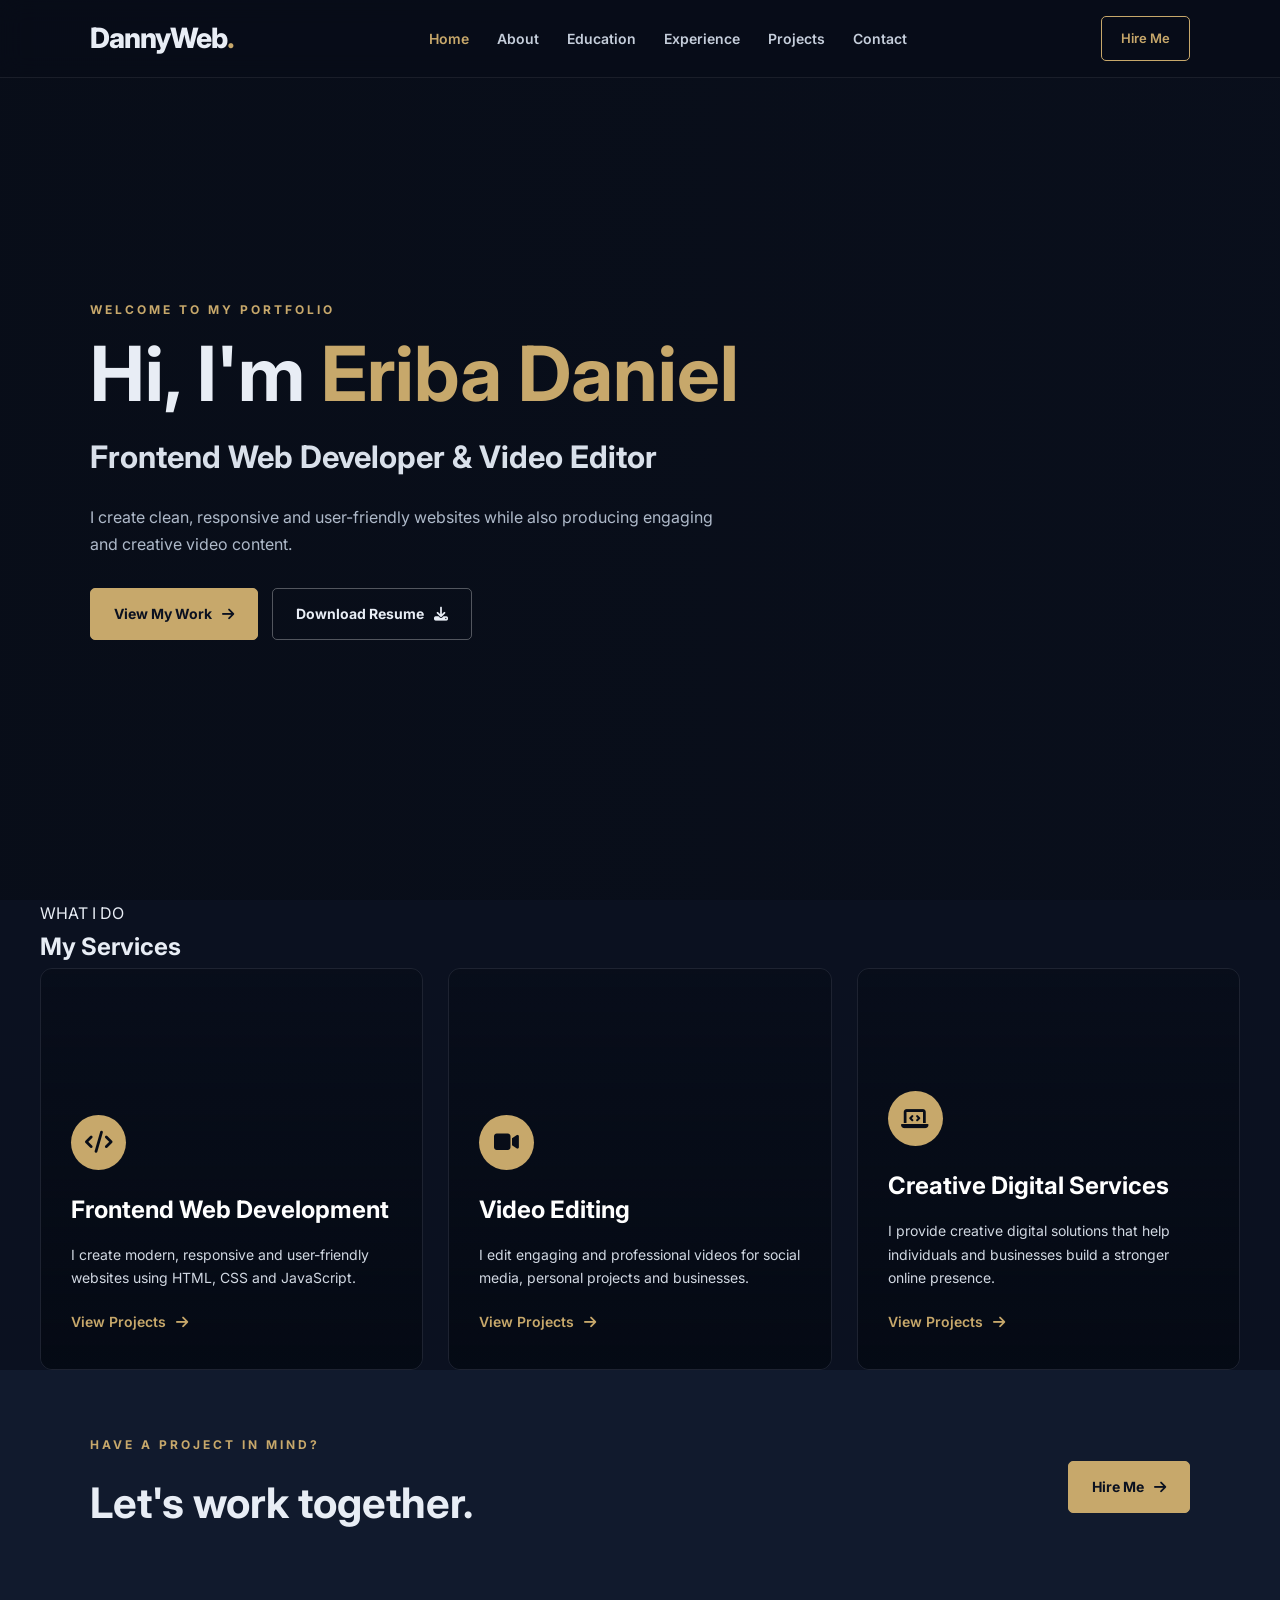
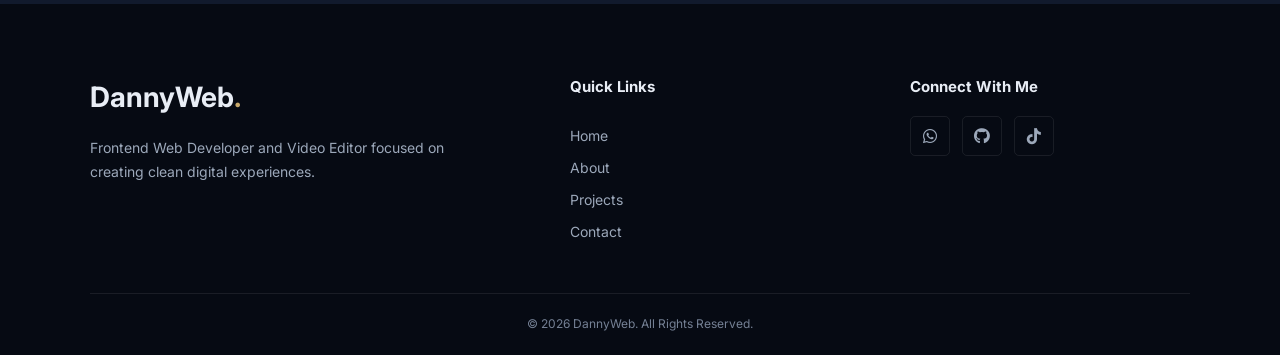
==== index.html @ c3d5fc40 "new portfolio commit" ====
<!DOCTYPE html>
<html lang="en">

<head>
    <meta charset="UTF-8">
    <meta name="viewport" content="width=device-width, initial-scale=1.0">

    <title>Eriba Daniel | Frontend Developer & Video Editor</title>

    <link rel="stylesheet"
        href="https://cdnjs.cloudflare.com/ajax/libs/font-awesome/6.5.2/css/all.min.css">

    <link
        href="https://fonts.googleapis.com/css2?family=Inter:wght@400;500;600;700;800&display=swap"
        rel="stylesheet">

    <link rel="stylesheet" href="css/style.css">
</head>

<body>

    <!-- ================= NAVBAR ================= -->

    <header class="header">

        <a href="index.html" class="logo">
            DannyWeb<span>.</span>
        </a>

        <nav class="navbar" id="navbar">

            <a href="index.html" class="active">Home</a>
            <a href="about.html">About</a>
            <a href="education.html">Education</a>
            <a href="experience.html">Experience</a>
            <a href="projects.html">Projects</a>
            <a href="contact.html">Contact</a>

        </nav>

        <a href="contact.html" class="nav-hire">
            Hire Me
        </a>

        <button class="menu-toggle" id="menuToggle">
            <i class="fa-solid fa-bars"></i>
        </button>

    </header>


    <!-- ================= HERO ================= -->

    <section class="hero">

        <div class="hero-overlay"></div>

        <div class="hero-content">

            <p class="hero-small">WELCOME TO MY PORTFOLIO</p>

            <h1>
                Hi, I'm <span>Eriba Daniel</span>
            </h1>

            <h2>
                Frontend Web Developer & Video Editor
            </h2>

            <p class="hero-text">
                I create clean, responsive and user-friendly websites
                while also producing engaging and creative video content.
            </p>

            <div class="hero-buttons">

                <a href="projects.html" class="btn">
                    View My Work
                    <i class="fa-solid fa-arrow-right"></i>
                </a>

                <a href="resume/Resume.pdf" download class="btn btn-outline">
                    Download Resume
                    <i class="fa-solid fa-download"></i>
                </a>

            </div>

        </div>

    </section>


    <!-- ================= SERVICES ================= -->

<section class="section services-section" id="services">

    <div class="section-title">
        <p>WHAT I DO</p>
        <h1>My Services</h1>
    </div>


    <div class="services-grid">

        <!-- SERVICE 1 -->
        <div class="service-card">

            <video
                class="service-video"
                autoplay
                muted
                loop
                playsinline>

                <source src="video/vid2.mp4" type="video/mp4">

            </video>

            <div class="service-overlay"></div>


            <div class="service-content">

                <div class="service-icon">
                    <i class="fa-solid fa-code"></i>
                </div>

                <h2>Frontend Web Development</h2>

                <p>
                    I create modern, responsive and user-friendly
                    websites using HTML, CSS and JavaScript.
                </p>

                <a href="projects.html" class="service-link">
                    View Projects
                    <i class="fa-solid fa-arrow-right"></i>
                </a>

            </div>

        </div>


        <!-- SERVICE 2 -->
        <div class="service-card">

            <video
                class="service-video"
                autoplay
                muted
                loop
                playsinline>

                <source src="video/vid1.mp4" type="video/mp4">

            </video>

            <div class="service-overlay"></div>


            <div class="service-content">

                <div class="service-icon">
                    <i class="fa-solid fa-video"></i>
                </div>

                <h2>Video Editing</h2>

                <p>
                    I edit engaging and professional videos for
                    social media, personal projects and businesses.
                </p>

                <a href="projects.html" class="service-link">
                    View Projects
                    <i class="fa-solid fa-arrow-right"></i>
                </a>

            </div>

        </div>


        <!-- SERVICE 3 -->
        <div class="service-card">

            <video
                class="service-video"
                autoplay
                muted
                loop
                playsinline>

                <source src="video/vid2.mp4" type="video/mp4">

            </video>

            <div class="service-overlay"></div>


            <div class="service-content">

                <div class="service-icon">
                    <i class="fa-solid fa-laptop-code"></i>
                </div>

                <h2>Creative Digital Services</h2>

                <p>
                    I provide creative digital solutions that help
                    individuals and businesses build a stronger online presence.
                </p>

                <a href="projects.html" class="service-link">
                    View Projects
                    <i class="fa-solid fa-arrow-right"></i>
                </a>

            </div>

        </div>

    </div>

</section>

    <!-- ================= CTA ================= -->

    <section class="cta">

        <div>

            <p>HAVE A PROJECT IN MIND?</p>

            <h2>
                Let's work together.
            </h2>

        </div>

        <a href="contact.html" class="btn">
            Hire Me
            <i class="fa-solid fa-arrow-right"></i>
        </a>

    </section>


    <!-- ================= FOOTER ================= -->

    <footer class="footer">

        <div class="footer-content">

            <div class="footer-about">

                <h2>DannyWeb<span>.</span></h2>

                <p>
                    Frontend Web Developer and Video Editor focused
                    on creating clean digital experiences.
                </p>

            </div>


            <div class="footer-links">

                <h3>Quick Links</h3>

                <a href="index.html">Home</a>
                <a href="about.html">About</a>
                <a href="projects.html">Projects</a>
                <a href="contact.html">Contact</a>

            </div>


            <div class="footer-social">

                <h3>Connect With Me</h3>

                <div class="social-icons">

                    <a href="https://wa.me/2347068874056" target="_blank">
                        <i class="fa-brands fa-whatsapp"></i>
                    </a>

                    <a href="https://github.com/danny98-hub" target="_blank">
                        <i class="fa-brands fa-github"></i>
                    </a>

                    <a href="https://www.tiktok.com/@eriba_daniel" target="_blank">
                        <i class="fa-brands fa-tiktok"></i>
                    </a>

                </div>

            </div>

        </div>


        <div class="copyright">

            <p>
                © 2026 DannyWeb. All Rights Reserved.
            </p>

        </div>

    </footer>


    <script src="js/script.js"></script>

</body>

</html>
---- css/style.css ----
/* =====================================================
   PORTFOLIO WEBSITE
   DANIEL ERIBA
===================================================== */


/* ================= RESET ================= */

* {
    margin: 0;
    padding: 0;
    box-sizing: border-box;
}


html {
    scroll-behavior: smooth;
}


body {
    font-family: "Inter", sans-serif;
    background: #0b1120;
    color: #e8edf5;
    line-height: 1.7;
    overflow-x: hidden;
}


a {
    text-decoration: none;
    color: inherit;
}


img {
    max-width: 100%;
    display: block;
}


button,
input,
textarea {
    font-family: inherit;
}


/* ================= COLORS ================= */

:root {

    --background: #0b1120;

    --dark: #080d18;

    --card: #111a2d;

    --card-light: #16223a;

    --text: #e8edf5;

    --muted: #9ca8ba;

    --accent: #c7a86b;

    --accent-light: #e0c48a;

    --border: rgba(255, 255, 255, 0.08);

}


/* ================= HEADER ================= */

.header {

    position: fixed;

    top: 0;
    left: 0;

    width: 100%;

    height: 78px;

    display: flex;

    align-items: center;

    justify-content: space-between;

    padding: 0 7%;

    background: rgba(8, 13, 24, 0.92);

    backdrop-filter: blur(12px);

    border-bottom: 1px solid var(--border);

    z-index: 1000;

}


.logo {

    font-size: 28px;

    font-weight: 800;

    letter-spacing: -1px;

}


.logo span,
.footer h2 span {

    color: var(--accent);

}


.navbar {

    display: flex;

    align-items: center;

    gap: 28px;

}


.navbar a {

    color: #c5cedb;

    font-size: 14px;

    font-weight: 600;

    transition: 0.3s;

}


.navbar a:hover,
.navbar a.active {

    color: var(--accent);

}


.nav-hire {

    padding: 10px 19px;

    border: 1px solid var(--accent);

    color: var(--accent);

    font-size: 13px;

    font-weight: 600;

    border-radius: 5px;

    transition: 0.3s;

}


.nav-hire:hover {

    background: var(--accent);

    color: #080d18;

}


.menu-toggle {

    display: none;

    background: none;

    border: none;

    color: white;

    font-size: 25px;

    cursor: pointer;

}


/* ================= BUTTON ================= */

.btn {

    display: inline-flex;

    align-items: center;

    justify-content: center;

    gap: 10px;

    padding: 13px 23px;

    background: var(--accent);

    color: #0b1120;

    border: 1px solid var(--accent);

    border-radius: 5px;

    font-size: 14px;

    font-weight: 700;

    transition: 0.3s;

}


.btn:hover {

    background: var(--accent-light);

    transform: translateY(-3px);

}


.btn-outline {

    background: transparent;

    color: var(--text);

    border-color: rgba(255,255,255,0.3);

}


.btn-outline:hover {

    background: white;

    color: #0b1120;

}


/* ================= HERO ================= */

.hero {

    min-height: 100vh;

    position: relative;

    display: flex;

    align-items: center;

    padding: 120px 7% 80px;

}


.hero-overlay {

    position: absolute;

    inset: 0;

    background:
        linear-gradient(
            90deg,
            rgba(8,13,24,0.94),
            rgba(8,13,24,0.78),
            rgba(8,13,24,0.55)
        );

}


.hero-content {

    position: relative;

    max-width: 780px;

    animation: heroSlide 1.2s ease forwards;

}


.hero-small,
.section-label,
.page-title p,
.section-heading p,
.cta p {

    color: var(--accent);

    font-size: 12px;

    font-weight: 700;

    letter-spacing: 3px;

    margin-bottom: 12px;

}


.hero h1 {

    font-size: clamp(42px, 6vw, 76px);

    line-height: 1.1;

    margin-bottom: 15px;

}


.hero h1 span {

    color: var(--accent);

}


.hero h2 {

    font-size: clamp(21px, 3vw, 31px);

    color: #d9e0ea;

    margin-bottom: 20px;

}


.hero-text {

    max-width: 650px;

    color: #aeb9c9;

    font-size: 16px;

    margin-bottom: 30px;

}


.hero-buttons {

    display: flex;

    flex-wrap: wrap;

    gap: 14px;

}


/* ================= SECTIONS ================= */

.intro-section,
.about-section,
.skills-section,
.timeline-section,
.experience-section,
.projects-section,
.contact-section {

    padding: 100px 7%;

}


.section-heading {

    text-align: center;

    max-width: 700px;

    margin: 0 auto 55px;

}


.section-heading h2 {

    font-size: clamp(30px, 4vw, 44px);

    line-height: 1.2;

}


.section-heading h2 span,
.about-content h2 span,
.contact-info h2 span {

    color: var(--accent);

}


/* ================= INTRO ================= */

.intro-grid {

    display: grid;

    grid-template-columns: repeat(3, 1fr);

    gap: 25px;

}


.intro-card {

    padding: 35px;

    background: var(--card);

    border: 1px solid var(--border);

    border-radius: 8px;

    transition: 0.4s;

}


.intro-card:hover {

    transform: translateY(-8px);

    border-color: rgba(199,168,107,0.4);

}


.intro-card i {

    font-size: 30px;

    color: var(--accent);

    margin-bottom: 20px;

}


.intro-card h3 {

    margin-bottom: 10px;

}


.intro-card p {

    color: var(--muted);

    font-size: 14px;

}


/* ================= PAGE TITLE ================= */

.page-title {

    min-height: 370px;

    display: flex;

    flex-direction: column;

    align-items: center;

    justify-content: center;

    text-align: center;

    padding: 120px 7% 70px;

    background:

        linear-gradient(
            rgba(8,13,24,0.95),
            rgba(8,13,24,0.92)
        ),

}


.page-title h1 {

    font-size: clamp(40px, 6vw, 65px);

}


.page-title h1 span {

    color: var(--accent);

}


/* ================= ABOUT ================= */

.about-section {

    display: grid;

    grid-template-columns: 0.8fr 1.2fr;

    gap: 80px;

    align-items: center;

}


.about-image {

    display: flex;

    justify-content: center;

}


.about-image img {

    width: min(380px, 100%);

    aspect-ratio: 1 / 1;

    object-fit: cover;

    border-radius: 50%;

    border: 5px solid var(--accent);

    padding: 8px;

}


.about-content h2 {

    font-size: clamp(30px, 4vw, 45px);

    line-height: 1.2;

    margin-bottom: 20px;

}


.about-content p:not(.section-label) {

    color: var(--muted);

    margin-bottom: 17px;

}


.about-content .btn {

    margin-top: 15px;

}


/* ================= SKILLS ================= */

.skills-section {

    background: #080d18;

}


.skills-grid {

    display: grid;

    grid-template-columns: repeat(4, 1fr);

    gap: 20px;

}


.skill-item {

    padding: 25px;

    background: var(--card);

    border: 1px solid var(--border);

    border-radius: 7px;

    transition: 0.3s;

}


.skill-item:hover {

    transform: translateY(-5px);

}


.skill-item i {

    color: var(--accent);

    font-size: 25px;

    margin-bottom: 15px;

}


.skill-item h3 {

    font-size: 16px;

    margin-bottom: 8px;

}


.skill-item p {

    color: var(--muted);

    font-size: 13px;

}


/* ================= TIMELINE ================= */

.timeline {

    max-width: 850px;

    margin: auto;

    position: relative;

}


.timeline::before {

    content: "";

    position: absolute;

    left: 25px;

    top: 0;

    bottom: 0;

    width: 1px;

    background: rgba(199,168,107,0.4);

}


.timeline-item {

    position: relative;

    display: grid;

    grid-template-columns: 60px 1fr;

    gap: 25px;

    margin-bottom: 40px;

}


.timeline-icon {

    width: 50px;

    height: 50px;

    display: flex;

    align-items: center;

    justify-content: center;

    background: var(--card);

    border: 1px solid var(--accent);

    border-radius: 50%;

    color: var(--accent);

    z-index: 2;

}


.timeline-content {

    padding: 30px;

    background: var(--card);

    border: 1px solid var(--border);

    border-radius: 8px;

}


.timeline-content span {

    color: var(--accent);

    font-size: 12px;

    font-weight: 700;

}


.timeline-content h2 {

    margin: 5px 0;

}


.timeline-content h3 {

    color: #c1cad7;

    font-size: 15px;

    margin-bottom: 12px;

}


.timeline-content p {

    color: var(--muted);

}


/* ================= RESUME ================= */

.resume-section {

    padding: 70px 7%;

    text-align: center;

    background: var(--card);

}


.resume-section h2 {

    margin-bottom: 25px;

}


/* ================= EXPERIENCE ================= */

.experience-section {

    max-width: 1000px;

    margin: auto;

}


.experience-card {

    display: grid;

    grid-template-columns: 200px 1fr;

    gap: 40px;

    padding: 35px 0;

    border-bottom: 1px solid var(--border);

}


.experience-date {

    color: var(--accent);

    font-size: 13px;

    font-weight: 700;

}


.experience-content h2 {

    margin-bottom: 5px;

}


.experience-content h3 {

    color: #c2cbd8;

    font-size: 15px;

    margin-bottom: 15px;

}


.experience-content p,
.experience-content li {

    color: var(--muted);

    font-size: 14px;

}


.experience-content ul {

    padding-left: 20px;

    margin-top: 15px;

}


/* ================= PROJECTS ================= */

.projects-grid {

    display: grid;

    grid-template-columns: repeat(3, 1fr);

    gap: 25px;

}


.project-card {

    min-height: 400px;

    border-radius: 8px;

    overflow: hidden;

    background-size: cover;

    background-position: center;

    position: relative;


}


.project-one {

    background-image: url("../images/2.jpeg");

}


.project-two {

    background-image: url("../images/3.jpeg");

}


.project-three {

    background-image: url("../images/1.PNG");

}


.project-overlay {

    position: absolute;

    inset: 0;

    display: flex;

    flex-direction: column;

    justify-content: flex-end;

    padding: 30px;

    background:
        linear-gradient(
            transparent 20%,
            rgba(5,9,17,0.95) 85%
        );

    transition: 0.4s;

}


.project-card:hover .project-overlay {

    background:
        linear-gradient(
            rgba(5,9,17,0.2),
            rgba(5,9,17,0.97)
        );

}


.project-overlay span {

    color: var(--accent);

    font-size: 11px;

    font-weight: 700;

    letter-spacing: 2px;

}


.project-overlay h2 {

    font-size: 28px;

    margin: 5px 0 8px;

}


.project-overlay p {

    color: #c1cbd8;

    font-size: 13px;

    margin-bottom: 20px;

}


.project-link {

    display: flex;

    align-items: center;

    gap: 10px;

    color: white;

    font-size: 14px;

    font-weight: 700;

    transition: 0.3s;

}


.project-link i {

    color: var(--accent);

    transition: 0.3s;

}


.project-link:hover i {

    transform: translateX(7px);

}


/* ================= CTA ================= */

.cta {

    padding: 65px 7%;

    background: var(--card);

    display: flex;

    align-items: center;

    justify-content: space-between;

    gap: 30px;

}


.cta h2 {

    font-size: clamp(28px, 4vw, 42px);

}


/* ================= CONTACT ================= */

.contact-section {

    display: grid;

    grid-template-columns: 0.9fr 1.1fr;

    gap: 70px;

}


.contact-info h2 {

    font-size: clamp(30px, 4vw, 45px);

    line-height: 1.2;

    margin-bottom: 20px;

}


.contact-info > p:not(.section-label) {

    color: var(--muted);

    margin-bottom: 30px;

}


.contact-item {

    display: flex;

    align-items: center;

    gap: 17px;

    margin-bottom: 25px;

}


.contact-item > i {

    width: 45px;

    height: 45px;

    display: flex;

    align-items: center;

    justify-content: center;

    color: var(--accent);

    background: var(--card);

    border: 1px solid var(--border);

    border-radius: 5px;

}


.contact-item h3 {

    font-size: 14px;

}


.contact-item p {

    color: var(--muted);

    font-size: 13px;

}


.contact-form {

    padding: 35px;

    background: var(--card);

    border: 1px solid var(--border);

    border-radius: 8px;

}


.input-group {

    margin-bottom: 20px;

}


.input-group label {

    display: block;

    margin-bottom: 8px;

    font-size: 13px;

    font-weight: 600;

}


.input-group input,
.input-group textarea {

    width: 100%;

    border: 1px solid var(--border);

    background: #0b1120;

    color: white;

    padding: 13px 15px;

    border-radius: 5px;

    outline: none;

    resize: vertical;

}


.input-group input:focus,
.input-group textarea:focus {

    border-color: var(--accent);

}


.contact-form .btn {

    cursor: pointer;

}


/* ================= FOOTER ================= */

.footer {

    background: #060a13;

    padding: 70px 7% 0;

}


.footer-content {

    display: grid;

    grid-template-columns: 1.5fr 1fr 1fr;

    gap: 60px;

    padding-bottom: 50px;

}


.footer h2 {

    font-size: 28px;

    margin-bottom: 15px;

}


.footer h3 {

    font-size: 15px;

    margin-bottom: 17px;

}


.footer-about p {

    max-width: 400px;

    color: var(--muted);

    font-size: 14px;

}


.footer-links {

    display: flex;

    flex-direction: column;

    gap: 8px;

}


.footer-links a {

    color: var(--muted);

    font-size: 14px;

    transition: 0.3s;

}


.footer-links a:hover {

    color: var(--accent);

}


.social-icons {

    display: flex;

    gap: 12px;

}


.social-icons a {

    width: 40px;

    height: 40px;

    display: flex;

    align-items: center;

    justify-content: center;

    border: 1px solid var(--border);

    border-radius: 5px;

    color: var(--muted);

    transition: 0.3s;

}


.social-icons a:hover {

    color: var(--accent);

    border-color: var(--accent);

    transform: translateY(-3px);

}


.copyright {

    padding: 20px 0;

    border-top: 1px solid var(--border);

    text-align: center;

}


.copyright p {

    color: #758195;

    font-size: 12px;

}


/* ================= ANIMATIONS ================= */

@keyframes heroSlide {

    from {

        opacity: 0;

        transform: translateY(40px);

    }

    to {

        opacity: 1;

        transform: translateY(0);

    }

}


.page-title,
.about-section,
.skills-section,
.timeline-section,
.experience-section,
.projects-section,
.contact-section {

    animation: pageSlide 0.9s ease;

}


@keyframes pageSlide {

    from {

        opacity: 0;

        transform: translateY(30px);

    }

    to {

        opacity: 1;

        transform: translateY(0);

    }

}


/* ================= TABLETS ================= */

@media (max-width: 1000px) {

    .header {

        padding: 0 5%;

    }


    .navbar {

        gap: 17px;

    }


    .nav-hire {

        display: none;

    }


    .intro-grid {

        grid-template-columns: repeat(2, 1fr);

    }


    .skills-grid {

        grid-template-columns: repeat(2, 1fr);

    }


    .projects-grid {

        grid-template-columns: repeat(2, 1fr);

    }


    .project-card:last-child {

        grid-column: 1 / -1;

        max-width: 500px;

        width: 100%;

        margin: auto;

    }


    .about-section,
    .contact-section {

        gap: 40px;

    }

}


/* ================= MOBILE ================= */

@media (max-width: 768px) {

    .header {

        height: 70px;

        padding: 0 5%;

    }


    .menu-toggle {

        display: block;

    }


    .navbar {

        position: absolute;

        top: 70px;

        left: 0;

        width: 100%;

        background: #080d18;

        border-bottom: 1px solid var(--border);

        display: none;

        flex-direction: column;

        align-items: flex-start;

        padding: 20px 5%;

        gap: 0;

    }


    .navbar.active {

        display: flex;

    }


    .navbar a {

        width: 100%;

        padding: 13px 0;

        border-bottom: 1px solid var(--border);

    }


    .navbar a:last-child {

        border-bottom: none;

    }


    .hero {

        min-height: 90vh;

        padding: 110px 5% 70px;

    }


    .hero h1 {

        font-size: 45px;

    }


    .hero h2 {

        font-size: 22px;

    }


    .hero-buttons {

        flex-direction: column;

        align-items: flex-start;

    }


    .intro-section,
    .about-section,
    .skills-section,
    .timeline-section,
    .experience-section,
    .projects-section,
    .contact-section {

        padding: 70px 5%;

    }


    .intro-grid {

        grid-template-columns: 1fr;

    }


    .about-section {

        grid-template-columns: 1fr;

    }


    .about-image {

        margin-bottom: 10px;

    }


    .about-image img {

        width: 280px;

    }


    .skills-grid {

        grid-template-columns: 1fr;

    }


    .projects-grid {

        grid-template-columns: 1fr;

    }


    .project-card:last-child {

        grid-column: auto;

        max-width: none;

    }


    .contact-section {

        grid-template-columns: 1fr;

    }


    .experience-card {

        grid-template-columns: 1fr;

        gap: 10px;

    }


    .cta {

        flex-direction: column;

        align-items: flex-start;

        padding: 55px 5%;

    }


    .footer {

        padding: 55px 5% 0;

    }


    .footer-content {

        grid-template-columns: 1fr;

        gap: 35px;

    }

}


/* ================= SMALL PHONES ================= */

@media (max-width: 480px) {

    .logo {

        font-size: 24px;

    }


    .hero h1 {

        font-size: 38px;

    }


    .hero h2 {

        font-size: 19px;

    }


    .hero-text {

        font-size: 14px;

    }


    .btn {

        width: 100%;

    }


    .hero-buttons {

        width: 100%;

    }


    .contact-form {

        padding: 22px;

    }


    .timeline-item {

        grid-template-columns: 45px 1fr;

        gap: 15px;

    }


    .timeline-icon {

        width: 40px;

        height: 40px;

        font-size: 14px;

    }


    .timeline::before {

        left: 20px;

    }


    .timeline-content {

        padding: 22px;

    }

}

/* ================= SERVICES ================= */

.services-section {
    max-width: 1200px;
    margin: auto;
}

.services-grid {
    display: grid;
    grid-template-columns: repeat(3, 1fr);
    gap: 25px;
}


/* SERVICE CARD */

.service-card {
    position: relative;
    min-height: 400px;
    overflow: hidden;
    border-radius: 12px;
    border: 1px solid var(--border);
}


/* BACKGROUND VIDEO */

.service-video {
    position: absolute;
    top: 0;
    left: 0;

    width: 100%;
    height: 100%;

    object-fit: cover;

    z-index: 0;

    transition: transform 6s ease;
}


/* DARK OVERLAY */

.service-overlay {
    position: absolute;
    inset: 0;

    background:
        linear-gradient(
            to bottom,
            rgba(5, 10, 20, 0.45),
            rgba(5, 10, 20, 0.94)
        );

    z-index: 1;
}


/* SERVICE CONTENT */

.service-content {
    position: relative;

    z-index: 2;

    height: 100%;
    min-height: 400px;

    display: flex;
    flex-direction: column;
    justify-content: flex-end;

    padding: 35px 30px;
}


/* ICON */

.service-icon {
    width: 55px;
    height: 55px;

    display: flex;
    align-items: center;
    justify-content: center;

    border-radius: 50%;

    background: var(--accent);

    color: #080d18;

    font-size: 22px;

    margin-bottom: 20px;
}


/* TITLE */

.service-content h2 {
    font-size: 24px;

    margin-bottom: 12px;

    color: #ffffff;
}


/* DESCRIPTION */

.service-content p {
    color: #d1d8e2;

    font-size: 14px;

    line-height: 1.7;

    margin-bottom: 20px;
}


/* PROJECT LINK */

.service-link {
    display: inline-flex;

    align-items: center;

    gap: 10px;

    width: fit-content;

    color: var(--accent);

    font-size: 14px;

    font-weight: 600;

    text-decoration: none;

    transition: 0.3s ease;
}


.service-link:hover {
    color: var(--accent-light);

    gap: 15px;
}


/* VIDEO ZOOM */

.service-card:hover .service-video {
    transform: scale(1.08);
}


/* ================= TABLET ================= */

@media (max-width: 900px) {

    .services-grid {
        grid-template-columns: repeat(2, 1fr);
    }

}


/* ================= MOBILE ================= */

@media (max-width: 600px) {

    .services-grid {
        grid-template-columns: 1fr;
    }

    .service-card {
        min-height: 380px;
    }

    .service-content {
        min-height: 380px;

        padding: 30px 25px;
    }

    .service-content h2 {
        font-size: 22px;
    }

}


/* =========================================
   CONTACT FORM
========================================= */

.contact-form {
    width: 100%;
    max-width: 700px;
    margin: 40px auto 0;

    display: flex;
    flex-direction: column;
    gap: 20px;
}


/* FORM GROUP */

.form-group {
    width: 100%;
    display: flex;
    flex-direction: column;
    gap: 8px;
}


/* LABEL */

.form-group label {
    font-size: 14px;
    font-weight: 600;
    color: var(--text);
}


/* INPUTS + TEXTAREA */

.form-group input,
.form-group textarea {
    width: 100%;

    padding: 15px 16px;

    border: 1px solid var(--border);

    border-radius: 8px;

    background: var(--card);

    color: var(--text);

    font-family: inherit;

    font-size: 14px;

    outline: none;

    transition: 0.3s ease;
}


/* TEXTAREA */

.form-group textarea {
    min-height: 160px;

    resize: vertical;
}


/* PLACEHOLDER */

.form-group input::placeholder,
.form-group textarea::placeholder {
    color: var(--muted);
}


/* WHEN CLICKED */

.form-group input:focus,
.form-group textarea:focus {
    border-color: var(--accent);

    box-shadow: 0 0 0 2px rgba(199, 168, 107, 0.08);
}


/* SEND BUTTON */

.contact-form .btn {
    align-self: flex-start;

    display: inline-flex;

    align-items: center;

    justify-content: center;

    gap: 10px;

    border: none;

    cursor: pointer;

    margin-top: 5px;
}


/* MOBILE */

@media (max-width: 600px) {

    .contact-form {
        margin-top: 30px;
        gap: 17px;
    }

    .form-group input,
    .form-group textarea {
        padding: 14px;
    }

    .contact-form .btn {
        width: 100%;
    }

}
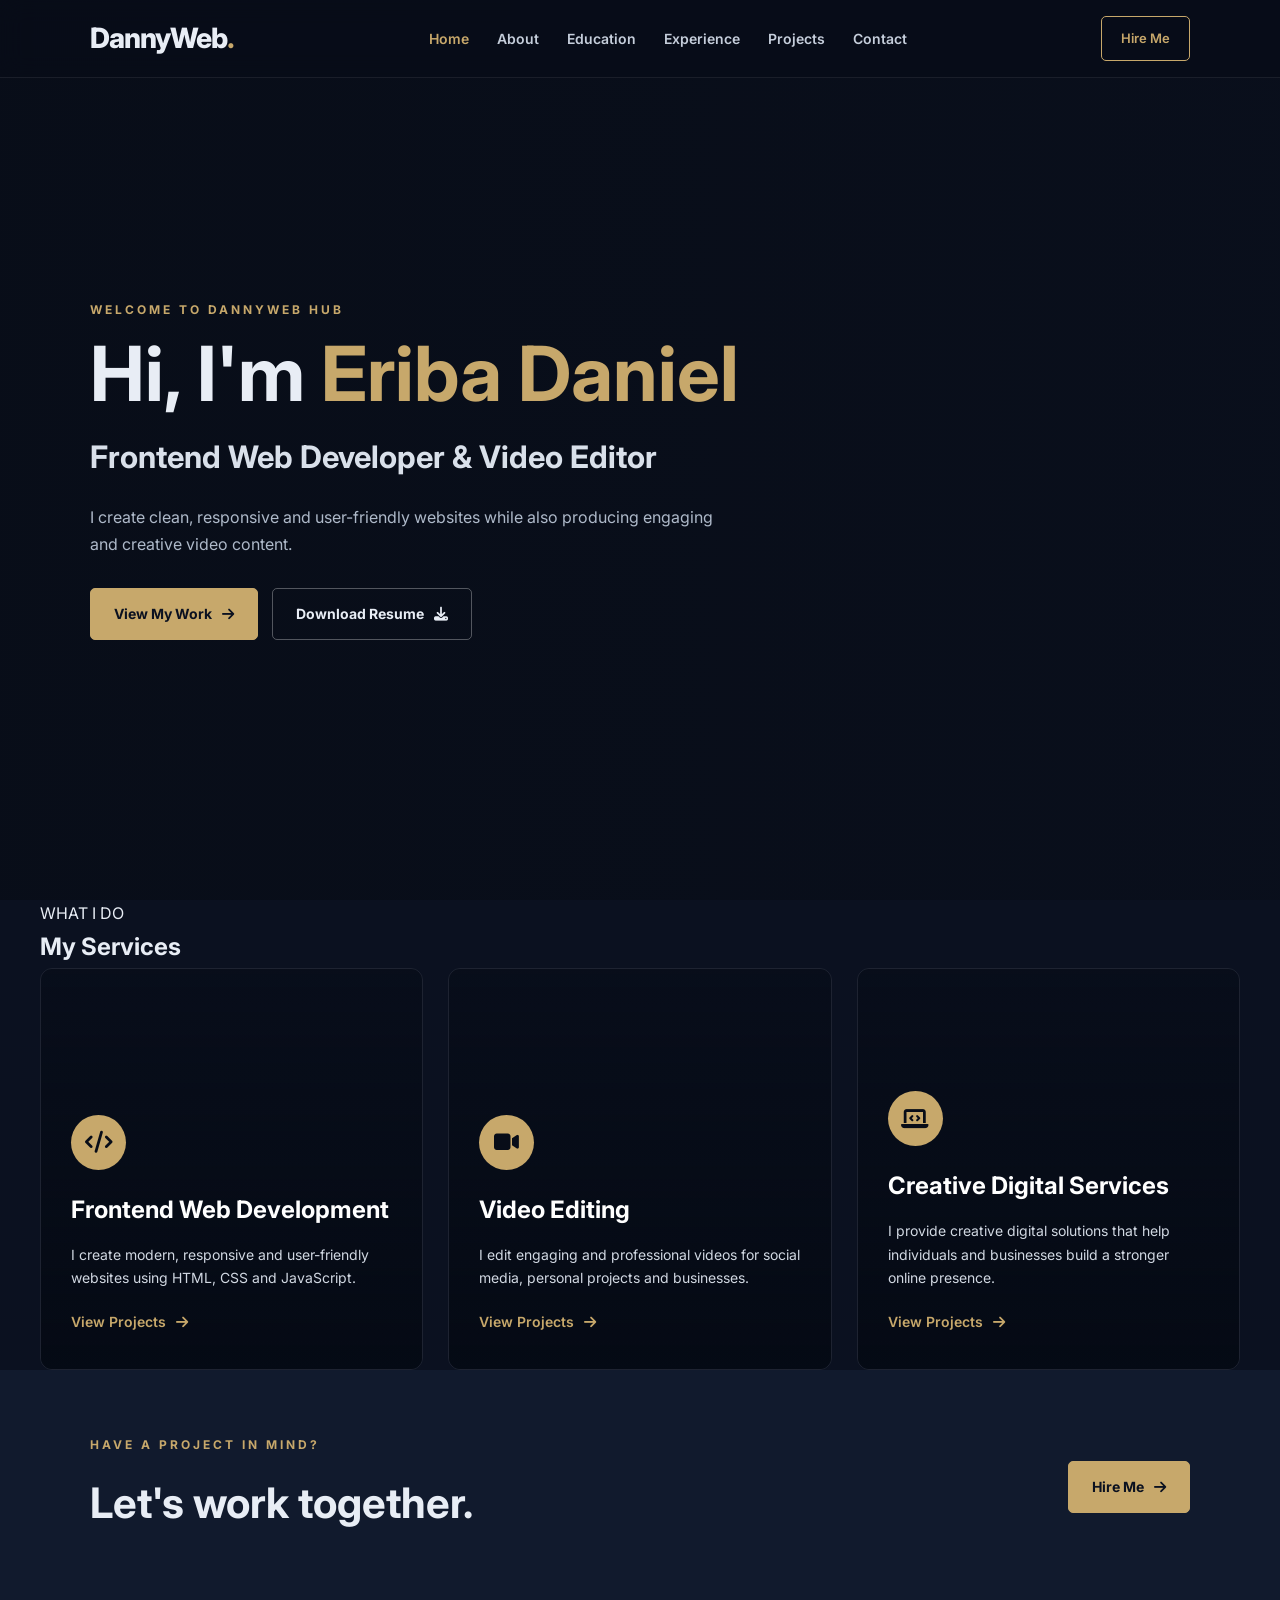
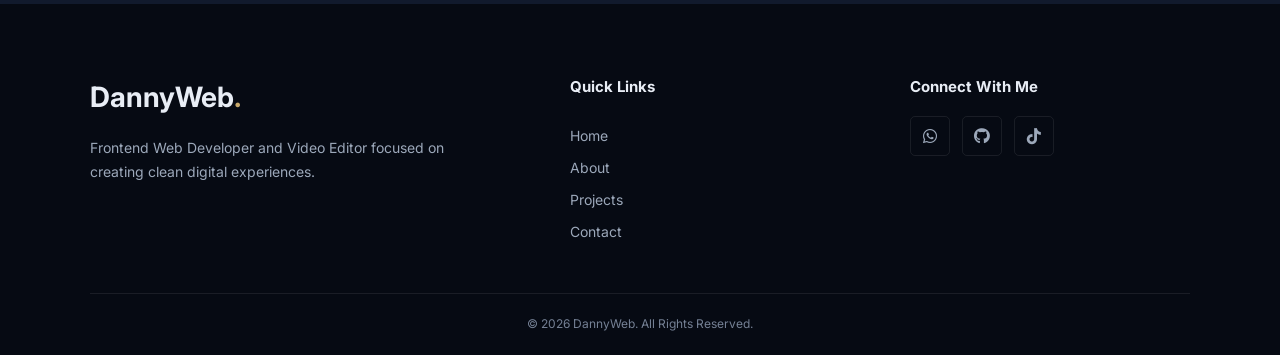
==== commit 1f118de4: "add new features" ====
--- a/index.html
+++ b/index.html
@@ -57,7 +57,7 @@
 
         <div class="hero-content">
 
-            <p class="hero-small">WELCOME TO MY PORTFOLIO</p>
+            <p class="hero-small">WELCOME TO DANNYWEB HUB</p>
 
             <h1>
                 Hi, I'm <span>Eriba Daniel</span>
@@ -79,7 +79,7 @@
                     <i class="fa-solid fa-arrow-right"></i>
                 </a>
 
-                <a href="resume/Resume.pdf" download class="btn btn-outline">
+                <a href="cv/My resume.pdf" download class="btn btn-outline">
                     Download Resume
                     <i class="fa-solid fa-download"></i>
                 </a>
@@ -133,7 +133,7 @@
                     websites using HTML, CSS and JavaScript.
                 </p>
 
-                <a href="projects.html" class="service-link">
+                <a href="https://www.juicyart.com.ng" class="service-link">
                     View Projects
                     <i class="fa-solid fa-arrow-right"></i>
                 </a>
@@ -153,7 +153,7 @@
                 loop
                 playsinline>
 
-                <source src="video/vid1.mp4" type="video/mp4">
+                <source src="video/vid6.mp4" type="video/mp4">
 
             </video>
 
@@ -173,7 +173,7 @@
                     social media, personal projects and businesses.
                 </p>
 
-                <a href="projects.html" class="service-link">
+                <a href="https://www.instagram.com/reel/DcThFG8sDOG/?dlrf=MW5pODl5aTcxeWlzZg==" class="service-link">
                     View Projects
                     <i class="fa-solid fa-arrow-right"></i>
                 </a>
@@ -193,7 +193,7 @@
                 loop
                 playsinline>
 
-                <source src="video/vid2.mp4" type="video/mp4">
+                <source src="video/vid1.mp4" type="video/mp4">
 
             </video>
 
@@ -213,7 +213,7 @@
                     individuals and businesses build a stronger online presence.
                 </p>
 
-                <a href="projects.html" class="service-link">
+                <a href="https://danny98-hub.github.io/cravebite" class="service-link">
                     View Projects
                     <i class="fa-solid fa-arrow-right"></i>
                 </a>
--- a/css/style.css
+++ b/css/style.css
@@ -927,7 +927,7 @@
 
 .project-three {
 
-    background-image: url("../images/1.PNG");
+    background-image: url("../images/img6.jpeg");
 
 }
 
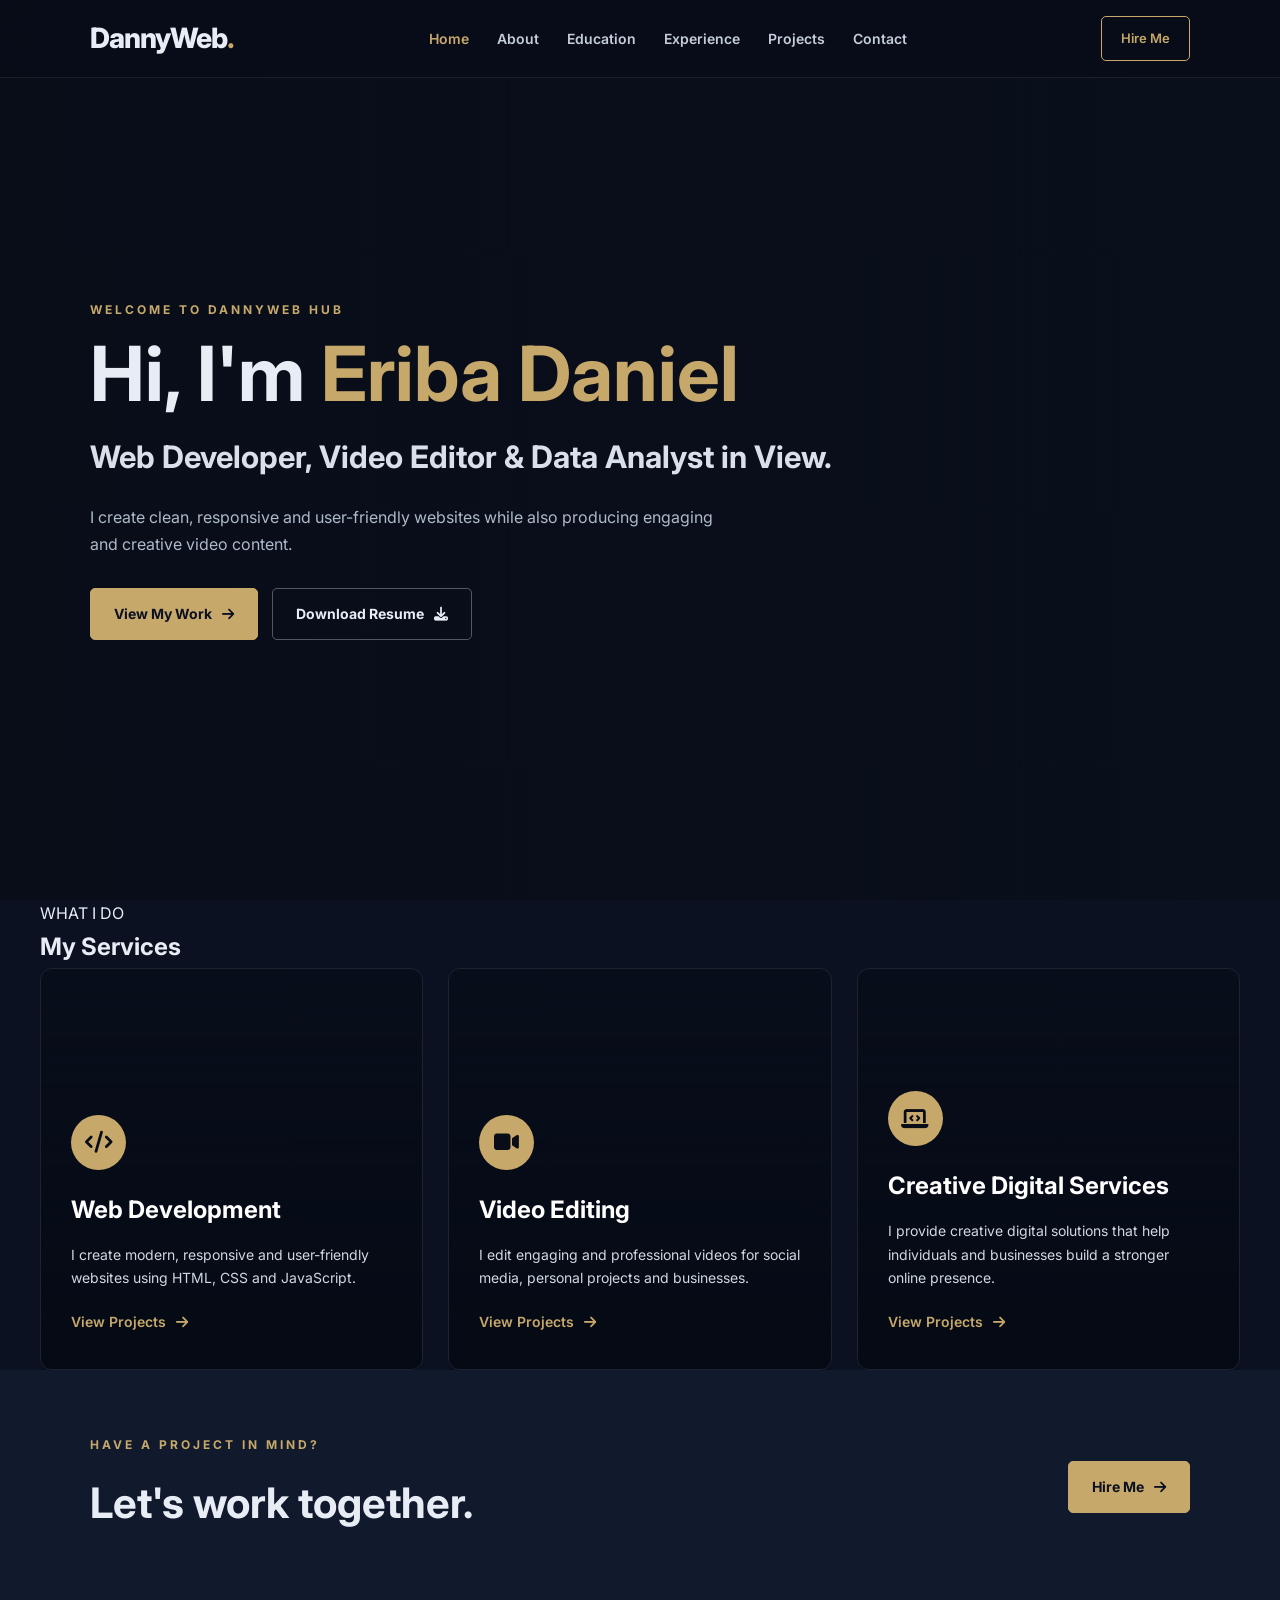
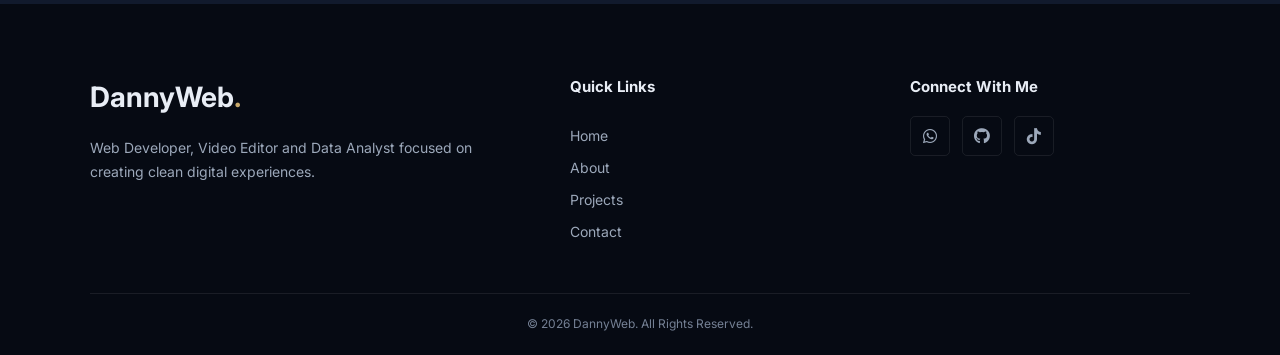
==== commit 495a0c8e: "commit new features" ====
--- a/index.html
+++ b/index.html
@@ -64,7 +64,7 @@
             </h1>
 
             <h2>
-                Frontend Web Developer & Video Editor
+                Web Developer, Video Editor & Data Analyst in View.
             </h2>
 
             <p class="hero-text">
@@ -79,7 +79,7 @@
                     <i class="fa-solid fa-arrow-right"></i>
                 </a>
 
-                <a href="cv/My resume.pdf" download class="btn btn-outline">
+                <a href="cv/Eriba_Daniel CV.pdf" download class="btn btn-outline">
                     Download Resume
                     <i class="fa-solid fa-download"></i>
                 </a>
@@ -126,7 +126,7 @@
                     <i class="fa-solid fa-code"></i>
                 </div>
 
-                <h2>Frontend Web Development</h2>
+                <h2>Web Development</h2>
 
                 <p>
                     I create modern, responsive and user-friendly
@@ -259,7 +259,7 @@
                 <h2>DannyWeb<span>.</span></h2>
 
                 <p>
-                    Frontend Web Developer and Video Editor focused
+                    Web Developer, Video Editor and Data Analyst focused
                     on creating clean digital experiences.
                 </p>
 
